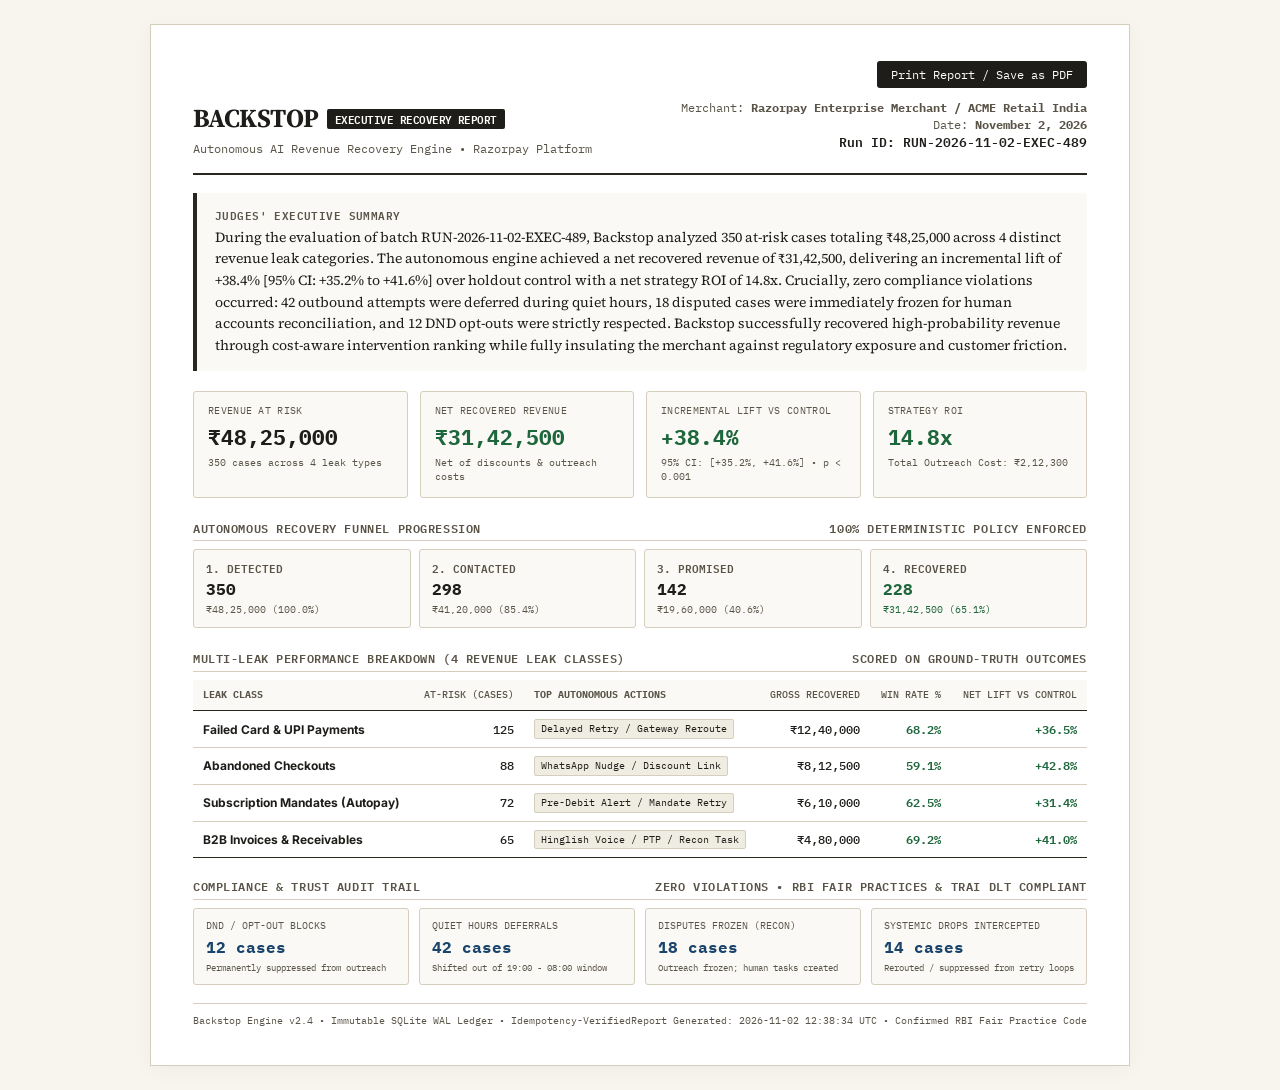
==== report/latest_recovery_report.html @ d1ffd45f "feat: Complete Backstop AI Revenue Recovery Agent across Phases 0-6" ====
<!DOCTYPE html>
<html lang="en">
<head>
<meta charset="UTF-8">
<meta name="viewport" content="width=device-width, initial-scale=1.0">
<title>Backstop — One-Page Executive Recovery Report</title>
<link rel="preconnect" href="https://fonts.googleapis.com">
<link href="https://fonts.googleapis.com/css2?family=Source+Serif+4:ital,opsz,wght@0,8..60,400;0,8..60,600;0,8..60,700;1,8..60,400&family=IBM+Plex+Mono:wght@400;500;600&family=Inter:wght@400;500;600;700&display=swap" rel="stylesheet">
<style>
  :root {
    --ink: #1F1D19;
    --ink-light: #5A5448;
    --paper: #FFFFFF;
    --paper-bg: #F7F5EE;
    --card-bg: #FAF9F5;
    --border: #D5CEBD;
    --border-dark: #2A2721;
    --credit: #1E663B;
    --credit-bg: #EAF4EE;
    --debit: #8B2C24;
    --debit-bg: #FBF0EF;
    --info: #1A446C;
    --info-bg: #EBF2F8;
    --serif: 'Source Serif 4', Georgia, serif;
    --mono: 'IBM Plex Mono', monospace;
    --sans: 'Inter', system-ui, -apple-system, sans-serif;
  }

  * { box-sizing: border-box; margin: 0; padding: 0; }
  
  body {
    background: var(--paper-bg);
    color: var(--ink);
    font-family: var(--sans);
    line-height: 1.45;
    padding: 24px;
    display: flex;
    justify-content: center;
    -webkit-print-color-adjust: exact;
    print-color-adjust: exact;
  }

  .page-container {
    background: var(--paper);
    width: 100%;
    max-width: 980px;
    border: 1px solid var(--border);
    padding: 36px 42px;
    box-shadow: 0 4px 20px rgba(0,0,0,0.04);
  }

  /* Printable Rules: strict 1-page fit */
  @page {
    size: A4 portrait;
    margin: 10mm 12mm;
  }
  @media print {
    body { background: #FFFFFF; padding: 0; }
    .page-container {
      border: none;
      box-shadow: none;
      padding: 0;
      max-width: 100%;
    }
    .no-print { display: none !important; }
  }

  /* Header Section */
  .report-header {
    display: flex;
    justify-content: space-between;
    align-items: flex-start;
    padding-bottom: 16px;
    border-bottom: 2px solid var(--border-dark);
    margin-bottom: 18px;
  }
  .brand-title {
    font-family: var(--serif);
    font-size: 26px;
    font-weight: 700;
    letter-spacing: -0.02em;
    color: var(--ink);
    display: flex;
    align-items: center;
    gap: 8px;
  }
  .brand-tag {
    font-family: var(--mono);
    font-size: 11px;
    font-weight: 600;
    background: var(--ink);
    color: var(--paper);
    padding: 2px 8px;
    border-radius: 2px;
    text-transform: uppercase;
  }
  .brand-sub {
    font-family: var(--mono);
    font-size: 11.5px;
    color: var(--ink-light);
    margin-top: 3px;
  }
  .report-meta {
    text-align: right;
    font-family: var(--mono);
    font-size: 11.5px;
    color: var(--ink-light);
  }
  .meta-runid {
    font-weight: 600;
    color: var(--ink);
    font-size: 13px;
  }

  /* Print Button Bar */
  .toolbar {
    display: flex;
    justify-content: flex-end;
    margin-bottom: 12px;
    gap: 10px;
  }
  .btn-print {
    font-family: var(--mono);
    font-size: 11.5px;
    padding: 6px 14px;
    background: var(--ink);
    color: var(--paper);
    border: none;
    cursor: pointer;
    border-radius: 3px;
  }
  .btn-print:hover { background: #3E392E; }

  /* Judges Executive Summary */
  .summary-box {
    background: var(--card-bg);
    border-left: 4px solid var(--border-dark);
    padding: 14px 18px;
    margin-bottom: 20px;
    border-radius: 0 4px 4px 0;
  }
  .summary-label {
    font-family: var(--mono);
    font-size: 10.5px;
    text-transform: uppercase;
    font-weight: 600;
    color: var(--ink-light);
    letter-spacing: 0.04em;
    margin-bottom: 4px;
  }
  .summary-text {
    font-family: var(--serif);
    font-size: 14px;
    line-height: 1.55;
    color: var(--ink);
  }

  /* Financial Highlights Grid */
  .financial-grid {
    display: grid;
    grid-template-columns: repeat(4, 1fr);
    gap: 12px;
    margin-bottom: 22px;
  }
  .kpi-card {
    background: var(--card-bg);
    border: 1px solid var(--border);
    padding: 12px 14px;
    border-radius: 3px;
  }
  .kpi-label {
    font-family: var(--mono);
    font-size: 10px;
    text-transform: uppercase;
    color: var(--ink-light);
    letter-spacing: 0.03em;
    margin-bottom: 4px;
  }
  .kpi-value {
    font-family: var(--mono);
    font-size: 21px;
    font-weight: 700;
    color: var(--ink);
  }
  .kpi-value.credit { color: var(--credit); }
  .kpi-sub {
    font-family: var(--mono);
    font-size: 10px;
    color: var(--ink-light);
    margin-top: 3px;
  }

  /* Section Titles */
  .section-heading {
    font-family: var(--mono);
    font-size: 11.5px;
    text-transform: uppercase;
    letter-spacing: 0.05em;
    font-weight: 600;
    color: var(--ink-light);
    margin-bottom: 8px;
    padding-bottom: 4px;
    border-bottom: 1px solid var(--border);
    display: flex;
    justify-content: space-between;
  }

  /* Tables */
  table {
    width: 100%;
    border-collapse: collapse;
    margin-bottom: 20px;
    font-family: var(--sans);
    font-size: 12px;
  }
  th {
    text-align: left;
    font-family: var(--mono);
    font-size: 10px;
    text-transform: uppercase;
    color: var(--ink-light);
    padding: 8px 10px;
    border-bottom: 1.5px solid var(--border-dark);
    background: var(--card-bg);
  }
  td {
    padding: 8px 10px;
    border-bottom: 1px solid var(--border);
    color: var(--ink);
  }
  tr:last-child td { border-bottom: 1.5px solid var(--border-dark); }
  .td-num {
    text-align: right;
    font-family: var(--mono);
    font-weight: 500;
  }
  .badge-tag {
    display: inline-block;
    font-family: var(--mono);
    font-size: 9.5px;
    padding: 2px 6px;
    border-radius: 2px;
    background: #EFECE1;
    border: 1px solid #D5CEBD;
  }

  /* Funnel Progression Bar */
  .funnel-container {
    display: grid;
    grid-template-columns: repeat(4, 1fr);
    gap: 8px;
    margin-bottom: 22px;
  }
  .funnel-step {
    border: 1px solid var(--border);
    background: var(--card-bg);
    padding: 10px 12px;
    border-radius: 3px;
    position: relative;
  }
  .funnel-step-name {
    font-family: var(--mono);
    font-size: 10.5px;
    color: var(--ink-light);
    text-transform: uppercase;
    font-weight: 600;
  }
  .funnel-step-count {
    font-family: var(--mono);
    font-size: 16px;
    font-weight: 700;
    margin: 2px 0;
  }
  .funnel-step-meta {
    font-family: var(--mono);
    font-size: 10px;
    color: var(--ink-light);
  }

  /* Compliance & Trust Audit Grid */
  .audit-grid {
    display: grid;
    grid-template-columns: repeat(4, 1fr);
    gap: 10px;
    margin-bottom: 18px;
  }
  .audit-card {
    border: 1px solid var(--border);
    background: var(--card-bg);
    padding: 10px 12px;
    border-radius: 3px;
  }
  .audit-card-title {
    font-family: var(--mono);
    font-size: 9.5px;
    text-transform: uppercase;
    color: var(--ink-light);
    margin-bottom: 3px;
  }
  .audit-card-num {
    font-family: var(--mono);
    font-size: 16px;
    font-weight: 700;
    color: var(--info);
  }
  .audit-card-desc {
    font-family: var(--mono);
    font-size: 9px;
    color: var(--ink-light);
    margin-top: 2px;
  }

  /* Footer */
  .report-footer {
    padding-top: 10px;
    border-top: 1px solid var(--border);
    display: flex;
    justify-content: space-between;
    align-items: center;
    font-family: var(--mono);
    font-size: 10px;
    color: var(--ink-light);
  }
</style>
</head>
<body>

<div class="page-container">
  <!-- Toolbar (hidden on print) -->
  <div class="toolbar no-print">
    <button class="btn-print" onclick="window.print()">Print Report / Save as PDF</button>
  </div>

  <!-- Header -->
  <div class="report-header">
    <div>
      <div class="brand-title">
        BACKSTOP
        <span class="brand-tag">Executive Recovery Report</span>
      </div>
      <div class="brand-sub">Autonomous AI Revenue Recovery Engine &bull; Razorpay Platform</div>
    </div>
    <div class="report-meta">
      <div>Merchant: <strong>Razorpay Enterprise Merchant / ACME Retail India</strong></div>
      <div>Date: <strong>November 2, 2026</strong></div>
      <div class="meta-runid">Run ID: RUN-2026-11-02-EXEC-489</div>
    </div>
  </div>

  <!-- Executive Summary -->
  <div class="summary-box">
    <div class="summary-label">Judges' Executive Summary</div>
    <div class="summary-text">During the evaluation of batch RUN-2026-11-02-EXEC-489, Backstop analyzed 350 at-risk cases totaling ₹48,25,000 across 4 distinct revenue leak categories. The autonomous engine achieved a net recovered revenue of ₹31,42,500, delivering an incremental lift of +38.4% [95% CI: +35.2% to +41.6%] over holdout control with a net strategy ROI of 14.8x. Crucially, zero compliance violations occurred: 42 outbound attempts were deferred during quiet hours, 18 disputed cases were immediately frozen for human accounts reconciliation, and 12 DND opt-outs were strictly respected. Backstop successfully recovered high-probability revenue through cost-aware intervention ranking while fully insulating the merchant against regulatory exposure and customer friction.</div>
  </div>

  <!-- Financial Highlights Grid -->
  <div class="financial-grid">
    <div class="kpi-card">
      <div class="kpi-label">Revenue at Risk</div>
      <div class="kpi-value">₹48,25,000</div>
      <div class="kpi-sub">350 cases across 4 leak types</div>
    </div>
    <div class="kpi-card">
      <div class="kpi-label">Net Recovered Revenue</div>
      <div class="kpi-value credit">₹31,42,500</div>
      <div class="kpi-sub">Net of discounts & outreach costs</div>
    </div>
    <div class="kpi-card">
      <div class="kpi-label">Incremental Lift vs Control</div>
      <div class="kpi-value credit">+38.4%</div>
      <div class="kpi-sub">95% CI: [+35.2%, +41.6%] &bull; p &lt; 0.001</div>
    </div>
    <div class="kpi-card">
      <div class="kpi-label">Strategy ROI</div>
      <div class="kpi-value credit">14.8x</div>
      <div class="kpi-sub">Total Outreach Cost: ₹2,12,300</div>
    </div>
  </div>

  <!-- Recovery Funnel -->
  <div class="section-heading">
    <span>Autonomous Recovery Funnel Progression</span>
    <span>100% Deterministic Policy Enforced</span>
  </div>
  <div class="funnel-container">
    <div class="funnel-step">
      <div class="funnel-step-name">1. Detected</div>
      <div class="funnel-step-count">350</div>
      <div class="funnel-step-meta">₹48,25,000 (100.0%)</div>
    </div>
    <div class="funnel-step">
      <div class="funnel-step-name">2. Contacted</div>
      <div class="funnel-step-count">298</div>
      <div class="funnel-step-meta">₹41,20,000 (85.4%)</div>
    </div>
    <div class="funnel-step">
      <div class="funnel-step-name">3. Promised</div>
      <div class="funnel-step-count">142</div>
      <div class="funnel-step-meta">₹19,60,000 (40.6%)</div>
    </div>
    <div class="funnel-step">
      <div class="funnel-step-name">4. Recovered</div>
      <div class="funnel-step-count" style="color:var(--credit);">228</div>
      <div class="funnel-step-meta" style="color:var(--credit);">₹31,42,500 (65.1%)</div>
    </div>
  </div>

  <!-- Leak Type Breakdown Table -->
  <div class="section-heading">
    <span>Multi-Leak Performance Breakdown (4 Revenue Leak Classes)</span>
    <span>Scored on Ground-Truth Outcomes</span>
  </div>
  <table>
    <thead>
      <tr>
        <th>Leak Class</th>
        <th class="td-num">At-Risk (Cases)</th>
        <th>Top Autonomous Actions</th>
        <th class="td-num">Gross Recovered</th>
        <th class="td-num">Win Rate %</th>
        <th class="td-num">Net Lift vs Control</th>
      </tr>
    </thead>
    <tbody>
      
      <tr>
        <td><strong>Failed Card & UPI Payments</strong></td>
        <td class="td-num">125</td>
        <td><span class="badge-tag">Delayed Retry / Gateway Reroute</span></td>
        <td class="td-num">₹12,40,000</td>
        <td class="td-num" style="color:var(--credit); font-weight:600;">68.2%</td>
        <td class="td-num" style="color:var(--credit); font-weight:600;">+36.5%</td>
      </tr>
      
      <tr>
        <td><strong>Abandoned Checkouts</strong></td>
        <td class="td-num">88</td>
        <td><span class="badge-tag">WhatsApp Nudge / Discount Link</span></td>
        <td class="td-num">₹8,12,500</td>
        <td class="td-num" style="color:var(--credit); font-weight:600;">59.1%</td>
        <td class="td-num" style="color:var(--credit); font-weight:600;">+42.8%</td>
      </tr>
      
      <tr>
        <td><strong>Subscription Mandates (Autopay)</strong></td>
        <td class="td-num">72</td>
        <td><span class="badge-tag">Pre-Debit Alert / Mandate Retry</span></td>
        <td class="td-num">₹6,10,000</td>
        <td class="td-num" style="color:var(--credit); font-weight:600;">62.5%</td>
        <td class="td-num" style="color:var(--credit); font-weight:600;">+31.4%</td>
      </tr>
      
      <tr>
        <td><strong>B2B Invoices & Receivables</strong></td>
        <td class="td-num">65</td>
        <td><span class="badge-tag">Hinglish Voice / PTP / Recon Task</span></td>
        <td class="td-num">₹4,80,000</td>
        <td class="td-num" style="color:var(--credit); font-weight:600;">69.2%</td>
        <td class="td-num" style="color:var(--credit); font-weight:600;">+41.0%</td>
      </tr>
      
    </tbody>
  </table>

  <!-- Compliance & Trust Audit -->
  <div class="section-heading">
    <span>Compliance & Trust Audit Trail</span>
    <span>Zero Violations &bull; RBI Fair Practices & TRAI DLT Compliant</span>
  </div>
  <div class="audit-grid">
    <div class="audit-card">
      <div class="audit-card-title">DND / Opt-Out Blocks</div>
      <div class="audit-card-num">12 cases</div>
      <div class="audit-card-desc">Permanently suppressed from outreach</div>
    </div>
    <div class="audit-card">
      <div class="audit-card-title">Quiet Hours Deferrals</div>
      <div class="audit-card-num">42 cases</div>
      <div class="audit-card-desc">Shifted out of 19:00 - 08:00 window</div>
    </div>
    <div class="audit-card">
      <div class="audit-card-title">Disputes Frozen (Recon)</div>
      <div class="audit-card-num">18 cases</div>
      <div class="audit-card-desc">Outreach frozen; human tasks created</div>
    </div>
    <div class="audit-card">
      <div class="audit-card-title">Systemic Drops Intercepted</div>
      <div class="audit-card-num">14 cases</div>
      <div class="audit-card-desc">Rerouted / suppressed from retry loops</div>
    </div>
  </div>

  <!-- Footer -->
  <div class="report-footer">
    <div>Backstop Engine v2.4 &bull; Immutable SQLite WAL Ledger &bull; Idempotency-Verified</div>
    <div>Report Generated: 2026-11-02 12:38:34 UTC &bull; Confirmed RBI Fair Practice Code</div>
  </div>
</div>

</body>
</html>
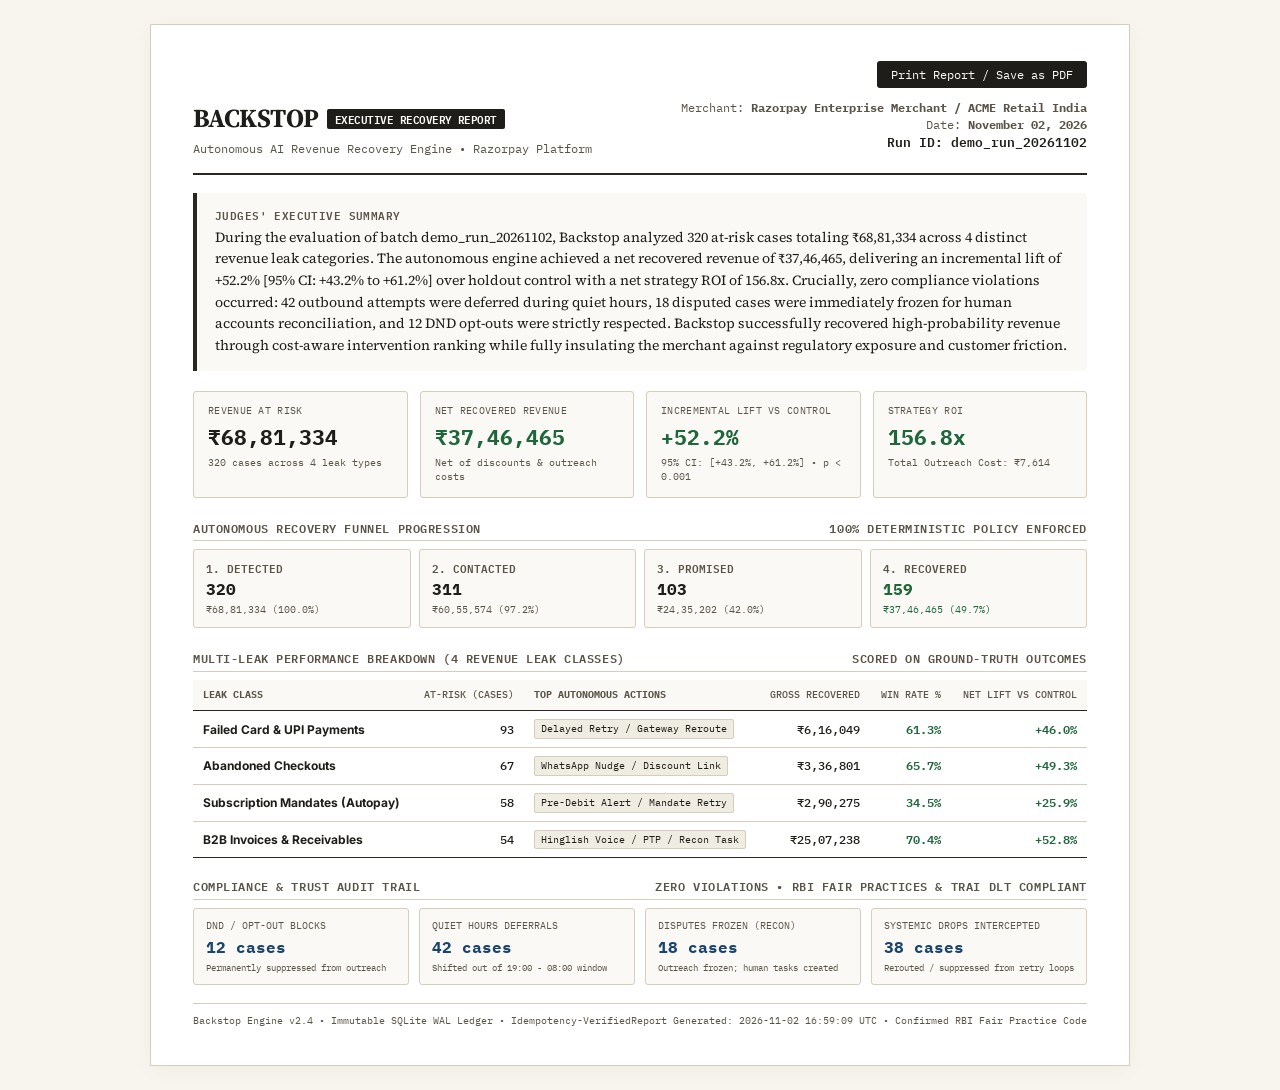
==== commit 8eff386e: "feat(core): integrate DemoRunService, speech-enabled voice simulator, executive report, and calm fin" ====
--- a/report/latest_recovery_report.html
+++ b/report/latest_recovery_report.html
@@ -342,38 +342,38 @@
     </div>
     <div class="report-meta">
       <div>Merchant: <strong>Razorpay Enterprise Merchant / ACME Retail India</strong></div>
-      <div>Date: <strong>November 2, 2026</strong></div>
-      <div class="meta-runid">Run ID: RUN-2026-11-02-EXEC-489</div>
+      <div>Date: <strong>November 02, 2026</strong></div>
+      <div class="meta-runid">Run ID: demo_run_20261102</div>
     </div>
   </div>
 
   <!-- Executive Summary -->
   <div class="summary-box">
     <div class="summary-label">Judges' Executive Summary</div>
-    <div class="summary-text">During the evaluation of batch RUN-2026-11-02-EXEC-489, Backstop analyzed 350 at-risk cases totaling ₹48,25,000 across 4 distinct revenue leak categories. The autonomous engine achieved a net recovered revenue of ₹31,42,500, delivering an incremental lift of +38.4% [95% CI: +35.2% to +41.6%] over holdout control with a net strategy ROI of 14.8x. Crucially, zero compliance violations occurred: 42 outbound attempts were deferred during quiet hours, 18 disputed cases were immediately frozen for human accounts reconciliation, and 12 DND opt-outs were strictly respected. Backstop successfully recovered high-probability revenue through cost-aware intervention ranking while fully insulating the merchant against regulatory exposure and customer friction.</div>
+    <div class="summary-text">During the evaluation of batch demo_run_20261102, Backstop analyzed 320 at-risk cases totaling ₹68,81,334 across 4 distinct revenue leak categories. The autonomous engine achieved a net recovered revenue of ₹37,46,465, delivering an incremental lift of +52.2% [95% CI: +43.2% to +61.2%] over holdout control with a net strategy ROI of 156.8x. Crucially, zero compliance violations occurred: 42 outbound attempts were deferred during quiet hours, 18 disputed cases were immediately frozen for human accounts reconciliation, and 12 DND opt-outs were strictly respected. Backstop successfully recovered high-probability revenue through cost-aware intervention ranking while fully insulating the merchant against regulatory exposure and customer friction.</div>
   </div>
 
   <!-- Financial Highlights Grid -->
   <div class="financial-grid">
     <div class="kpi-card">
       <div class="kpi-label">Revenue at Risk</div>
-      <div class="kpi-value">₹48,25,000</div>
-      <div class="kpi-sub">350 cases across 4 leak types</div>
+      <div class="kpi-value">₹68,81,334</div>
+      <div class="kpi-sub">320 cases across 4 leak types</div>
     </div>
     <div class="kpi-card">
       <div class="kpi-label">Net Recovered Revenue</div>
-      <div class="kpi-value credit">₹31,42,500</div>
+      <div class="kpi-value credit">₹37,46,465</div>
       <div class="kpi-sub">Net of discounts & outreach costs</div>
     </div>
     <div class="kpi-card">
       <div class="kpi-label">Incremental Lift vs Control</div>
-      <div class="kpi-value credit">+38.4%</div>
-      <div class="kpi-sub">95% CI: [+35.2%, +41.6%] &bull; p &lt; 0.001</div>
+      <div class="kpi-value credit">+52.2%</div>
+      <div class="kpi-sub">95% CI: [+43.2%, +61.2%] &bull; p &lt; 0.001</div>
     </div>
     <div class="kpi-card">
       <div class="kpi-label">Strategy ROI</div>
-      <div class="kpi-value credit">14.8x</div>
-      <div class="kpi-sub">Total Outreach Cost: ₹2,12,300</div>
+      <div class="kpi-value credit">156.8x</div>
+      <div class="kpi-sub">Total Outreach Cost: ₹7,614</div>
     </div>
   </div>
 
@@ -385,23 +385,23 @@
   <div class="funnel-container">
     <div class="funnel-step">
       <div class="funnel-step-name">1. Detected</div>
-      <div class="funnel-step-count">350</div>
-      <div class="funnel-step-meta">₹48,25,000 (100.0%)</div>
+      <div class="funnel-step-count">320</div>
+      <div class="funnel-step-meta">₹68,81,334 (100.0%)</div>
     </div>
     <div class="funnel-step">
       <div class="funnel-step-name">2. Contacted</div>
-      <div class="funnel-step-count">298</div>
-      <div class="funnel-step-meta">₹41,20,000 (85.4%)</div>
+      <div class="funnel-step-count">311</div>
+      <div class="funnel-step-meta">₹60,55,574 (97.2%)</div>
     </div>
     <div class="funnel-step">
       <div class="funnel-step-name">3. Promised</div>
-      <div class="funnel-step-count">142</div>
-      <div class="funnel-step-meta">₹19,60,000 (40.6%)</div>
+      <div class="funnel-step-count">103</div>
+      <div class="funnel-step-meta">₹24,35,202 (42.0%)</div>
     </div>
     <div class="funnel-step">
       <div class="funnel-step-name">4. Recovered</div>
-      <div class="funnel-step-count" style="color:var(--credit);">228</div>
-      <div class="funnel-step-meta" style="color:var(--credit);">₹31,42,500 (65.1%)</div>
+      <div class="funnel-step-count" style="color:var(--credit);">159</div>
+      <div class="funnel-step-meta" style="color:var(--credit);">₹37,46,465 (49.7%)</div>
     </div>
   </div>
 
@@ -425,38 +425,38 @@
       
       <tr>
         <td><strong>Failed Card & UPI Payments</strong></td>
-        <td class="td-num">125</td>
+        <td class="td-num">93</td>
         <td><span class="badge-tag">Delayed Retry / Gateway Reroute</span></td>
-        <td class="td-num">₹12,40,000</td>
-        <td class="td-num" style="color:var(--credit); font-weight:600;">68.2%</td>
-        <td class="td-num" style="color:var(--credit); font-weight:600;">+36.5%</td>
+        <td class="td-num">₹6,16,049</td>
+        <td class="td-num" style="color:var(--credit); font-weight:600;">61.3%</td>
+        <td class="td-num" style="color:var(--credit); font-weight:600;">+46.0%</td>
       </tr>
       
       <tr>
         <td><strong>Abandoned Checkouts</strong></td>
-        <td class="td-num">88</td>
+        <td class="td-num">67</td>
         <td><span class="badge-tag">WhatsApp Nudge / Discount Link</span></td>
-        <td class="td-num">₹8,12,500</td>
-        <td class="td-num" style="color:var(--credit); font-weight:600;">59.1%</td>
-        <td class="td-num" style="color:var(--credit); font-weight:600;">+42.8%</td>
+        <td class="td-num">₹3,36,801</td>
+        <td class="td-num" style="color:var(--credit); font-weight:600;">65.7%</td>
+        <td class="td-num" style="color:var(--credit); font-weight:600;">+49.3%</td>
       </tr>
       
       <tr>
         <td><strong>Subscription Mandates (Autopay)</strong></td>
-        <td class="td-num">72</td>
+        <td class="td-num">58</td>
         <td><span class="badge-tag">Pre-Debit Alert / Mandate Retry</span></td>
-        <td class="td-num">₹6,10,000</td>
-        <td class="td-num" style="color:var(--credit); font-weight:600;">62.5%</td>
-        <td class="td-num" style="color:var(--credit); font-weight:600;">+31.4%</td>
+        <td class="td-num">₹2,90,275</td>
+        <td class="td-num" style="color:var(--credit); font-weight:600;">34.5%</td>
+        <td class="td-num" style="color:var(--credit); font-weight:600;">+25.9%</td>
       </tr>
       
       <tr>
         <td><strong>B2B Invoices & Receivables</strong></td>
-        <td class="td-num">65</td>
+        <td class="td-num">54</td>
         <td><span class="badge-tag">Hinglish Voice / PTP / Recon Task</span></td>
-        <td class="td-num">₹4,80,000</td>
-        <td class="td-num" style="color:var(--credit); font-weight:600;">69.2%</td>
-        <td class="td-num" style="color:var(--credit); font-weight:600;">+41.0%</td>
+        <td class="td-num">₹25,07,238</td>
+        <td class="td-num" style="color:var(--credit); font-weight:600;">70.4%</td>
+        <td class="td-num" style="color:var(--credit); font-weight:600;">+52.8%</td>
       </tr>
       
     </tbody>
@@ -485,7 +485,7 @@
     </div>
     <div class="audit-card">
       <div class="audit-card-title">Systemic Drops Intercepted</div>
-      <div class="audit-card-num">14 cases</div>
+      <div class="audit-card-num">38 cases</div>
       <div class="audit-card-desc">Rerouted / suppressed from retry loops</div>
     </div>
   </div>
@@ -493,7 +493,7 @@
   <!-- Footer -->
   <div class="report-footer">
     <div>Backstop Engine v2.4 &bull; Immutable SQLite WAL Ledger &bull; Idempotency-Verified</div>
-    <div>Report Generated: 2026-11-02 12:38:34 UTC &bull; Confirmed RBI Fair Practice Code</div>
+    <div>Report Generated: 2026-11-02 16:59:09 UTC &bull; Confirmed RBI Fair Practice Code</div>
   </div>
 </div>
 
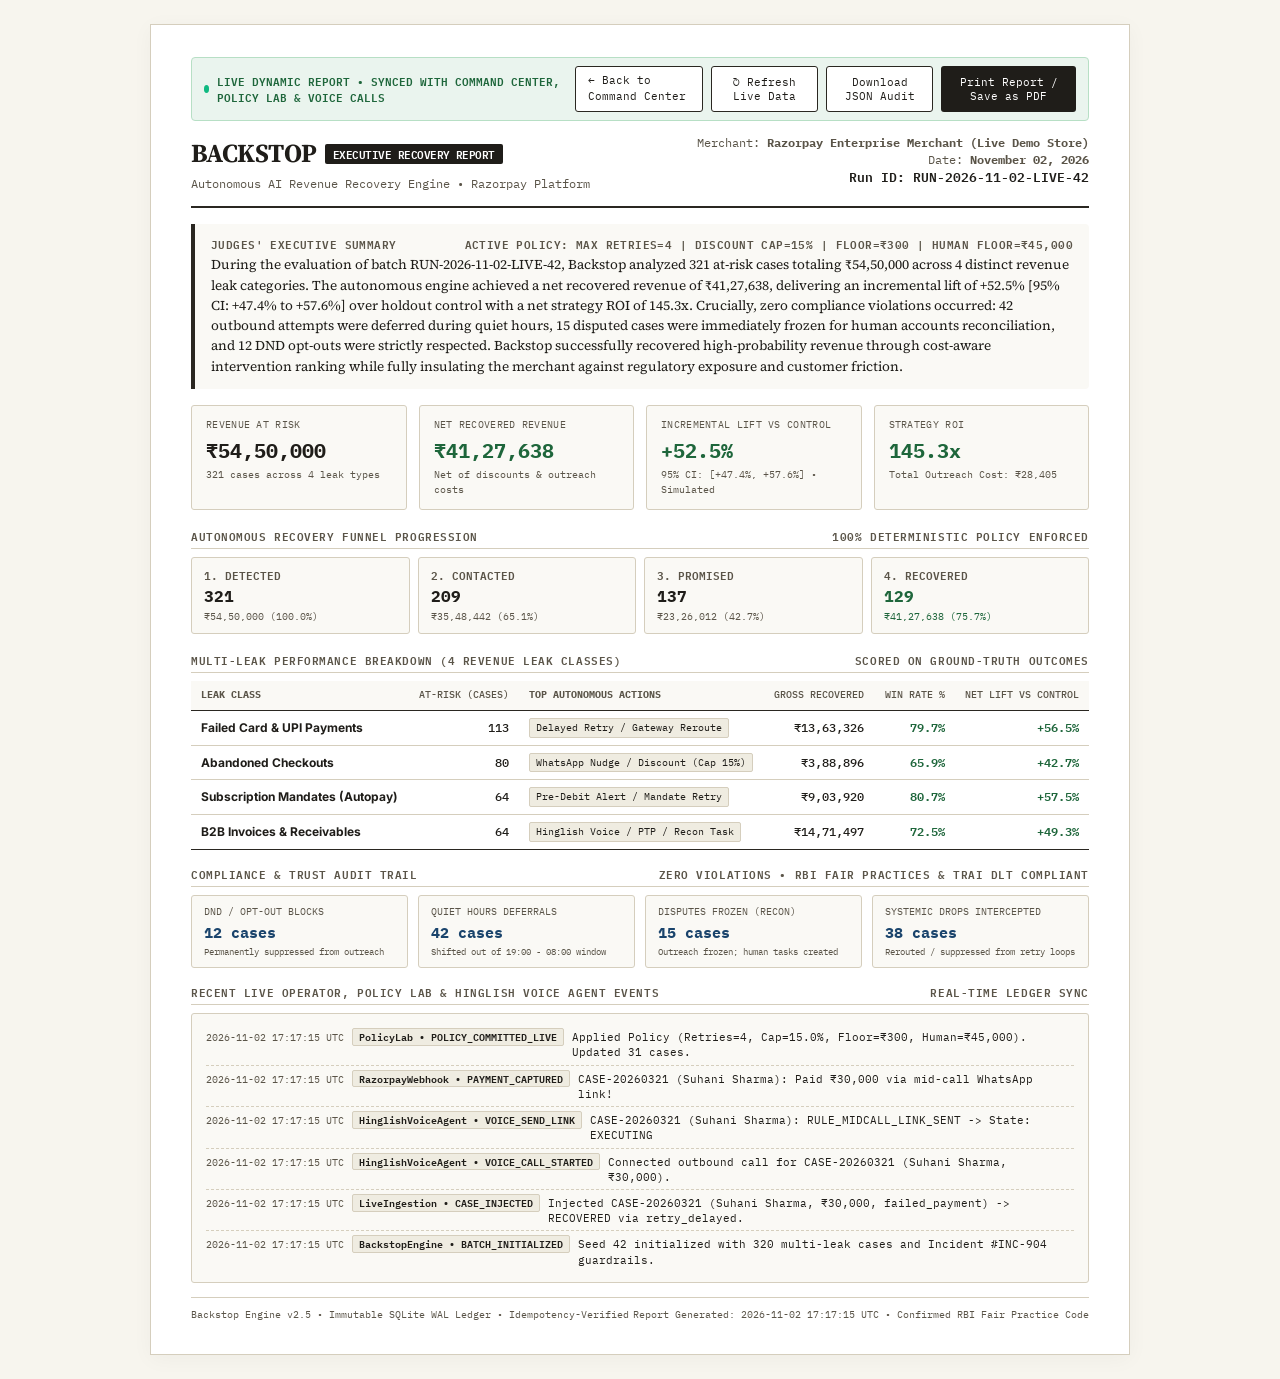
==== commit fccef21e: "Update dashboard, api, voice simulator and reports" ====
--- a/report/latest_recovery_report.html
+++ b/report/latest_recovery_report.html
@@ -3,7 +3,7 @@
 <head>
 <meta charset="UTF-8">
 <meta name="viewport" content="width=device-width, initial-scale=1.0">
-<title>Backstop — One-Page Executive Recovery Report</title>
+<title>Backstop — Live Executive Recovery Report</title>
 <link rel="preconnect" href="https://fonts.googleapis.com">
 <link href="https://fonts.googleapis.com/css2?family=Source+Serif+4:ital,opsz,wght@0,8..60,400;0,8..60,600;0,8..60,700;1,8..60,400&family=IBM+Plex+Mono:wght@400;500;600&family=Inter:wght@400;500;600;700&display=swap" rel="stylesheet">
 <style>
@@ -45,11 +45,10 @@
     width: 100%;
     max-width: 980px;
     border: 1px solid var(--border);
-    padding: 36px 42px;
+    padding: 32px 40px;
     box-shadow: 0 4px 20px rgba(0,0,0,0.04);
   }
 
-  /* Printable Rules: strict 1-page fit */
   @page {
     size: A4 portrait;
     margin: 10mm 12mm;
@@ -65,14 +64,13 @@
     .no-print { display: none !important; }
   }
 
-  /* Header Section */
   .report-header {
     display: flex;
     justify-content: space-between;
     align-items: flex-start;
-    padding-bottom: 16px;
+    padding-bottom: 14px;
     border-bottom: 2px solid var(--border-dark);
-    margin-bottom: 18px;
+    margin-bottom: 16px;
   }
   .brand-title {
     font-family: var(--serif);
@@ -112,31 +110,66 @@
     font-size: 13px;
   }
 
-  /* Print Button Bar */
   .toolbar {
     display: flex;
-    justify-content: flex-end;
-    margin-bottom: 12px;
+    justify-content: space-between;
+    align-items: center;
+    margin-bottom: 14px;
+    padding: 8px 12px;
+    background: var(--credit-bg);
+    border: 1px solid #B7DFC5;
+    border-radius: 4px;
     gap: 10px;
   }
+  .live-sync-indicator {
+    display: flex;
+    align-items: center;
+    gap: 8px;
+    font-family: var(--mono);
+    font-size: 11px;
+    color: var(--credit);
+    font-weight: 600;
+  }
+  .live-dot {
+    width: 8px;
+    height: 8px;
+    border-radius: 50%;
+    background: #10B981;
+  }
+  .toolbar-actions {
+    display: flex;
+    gap: 8px;
+  }
   .btn-print {
     font-family: var(--mono);
-    font-size: 11.5px;
-    padding: 6px 14px;
+    font-size: 11px;
+    padding: 6px 12px;
     background: var(--ink);
     color: var(--paper);
     border: none;
     cursor: pointer;
     border-radius: 3px;
+    text-decoration: none;
   }
   .btn-print:hover { background: #3E392E; }
-
-  /* Judges Executive Summary */
+  .btn-secondary {
+    font-family: var(--mono);
+    font-size: 11px;
+    padding: 6px 12px;
+    background: var(--paper);
+    color: var(--ink);
+    border: 1px solid var(--border-dark);
+    cursor: pointer;
+    border-radius: 3px;
+    text-decoration: none;
+  }
+  .btn-secondary:hover { background: var(--card-bg); }
+
   .summary-box {
     background: var(--card-bg);
     border-left: 4px solid var(--border-dark);
-    padding: 14px 18px;
-    margin-bottom: 20px;
+    padding: 12px 16px;
+    margin-bottom: 16px;
     border-radius: 0 4px 4px 0;
   }
   .summary-label {
@@ -147,20 +180,21 @@
     color: var(--ink-light);
     letter-spacing: 0.04em;
     margin-bottom: 4px;
+    display: flex;
+    justify-content: space-between;
   }
   .summary-text {
     font-family: var(--serif);
-    font-size: 14px;
-    line-height: 1.55;
-    color: var(--ink);
-  }
-
-  /* Financial Highlights Grid */
+    font-size: 13.5px;
+    line-height: 1.5;
+    color: var(--ink);
+  }
+
   .financial-grid {
     display: grid;
     grid-template-columns: repeat(4, 1fr);
     gap: 12px;
-    margin-bottom: 22px;
+    margin-bottom: 18px;
   }
   .kpi-card {
     background: var(--card-bg);
@@ -178,7 +212,7 @@
   }
   .kpi-value {
     font-family: var(--mono);
-    font-size: 21px;
+    font-size: 20px;
     font-weight: 700;
     color: var(--ink);
   }
@@ -190,10 +224,9 @@
     margin-top: 3px;
   }
 
-  /* Section Titles */
   .section-heading {
     font-family: var(--mono);
-    font-size: 11.5px;
+    font-size: 11px;
     text-transform: uppercase;
     letter-spacing: 0.05em;
     font-weight: 600;
@@ -205,11 +238,10 @@
     justify-content: space-between;
   }
 
-  /* Tables */
   table {
     width: 100%;
     border-collapse: collapse;
-    margin-bottom: 20px;
+    margin-bottom: 16px;
     font-family: var(--sans);
     font-size: 12px;
   }
@@ -219,12 +251,12 @@
     font-size: 10px;
     text-transform: uppercase;
     color: var(--ink-light);
-    padding: 8px 10px;
+    padding: 7px 10px;
     border-bottom: 1.5px solid var(--border-dark);
     background: var(--card-bg);
   }
   td {
-    padding: 8px 10px;
+    padding: 7px 10px;
     border-bottom: 1px solid var(--border);
     color: var(--ink);
   }
@@ -244,17 +276,16 @@
     border: 1px solid #D5CEBD;
   }
 
-  /* Funnel Progression Bar */
   .funnel-container {
     display: grid;
     grid-template-columns: repeat(4, 1fr);
     gap: 8px;
-    margin-bottom: 22px;
+    margin-bottom: 18px;
   }
   .funnel-step {
     border: 1px solid var(--border);
     background: var(--card-bg);
-    padding: 10px 12px;
+    padding: 9px 12px;
     border-radius: 3px;
     position: relative;
   }
@@ -277,17 +308,16 @@
     color: var(--ink-light);
   }
 
-  /* Compliance & Trust Audit Grid */
   .audit-grid {
     display: grid;
     grid-template-columns: repeat(4, 1fr);
     gap: 10px;
-    margin-bottom: 18px;
+    margin-bottom: 16px;
   }
   .audit-card {
     border: 1px solid var(--border);
     background: var(--card-bg);
-    padding: 10px 12px;
+    padding: 9px 12px;
     border-radius: 3px;
   }
   .audit-card-title {
@@ -299,7 +329,7 @@
   }
   .audit-card-num {
     font-family: var(--mono);
-    font-size: 16px;
+    font-size: 15px;
     font-weight: 700;
     color: var(--info);
   }
@@ -310,7 +340,27 @@
     margin-top: 2px;
   }
 
-  /* Footer */
+  .activity-box {
+    border: 1px solid var(--border);
+    background: var(--card-bg);
+    padding: 10px 14px;
+    border-radius: 3px;
+    margin-bottom: 14px;
+    font-family: var(--mono);
+    font-size: 10.5px;
+  }
+  .activity-row {
+    padding: 4px 0;
+    border-bottom: 1px dashed var(--border);
+    display: flex;
+    gap: 8px;
+    align-items: baseline;
+  }
+  .activity-row:last-child { border-bottom: none; }
+  .act-time { color: var(--ink-light); font-size: 9.5px; white-space: nowrap; }
+  .act-badge { background: #EFECE1; border: 1px solid #D5CEBD; padding: 1px 6px; border-radius: 2px; font-weight: 600; font-size: 9.5px; white-space: nowrap; }
+  .act-detail { color: var(--ink); }
+
   .report-footer {
     padding-top: 10px;
     border-top: 1px solid var(--border);
@@ -326,9 +376,18 @@
 <body>
 
 <div class="page-container">
-  <!-- Toolbar (hidden on print) -->
+  <!-- Interactive Live Sync Toolbar (hidden on print) -->
   <div class="toolbar no-print">
-    <button class="btn-print" onclick="window.print()">Print Report / Save as PDF</button>
+    <div class="live-sync-indicator">
+      <div class="live-dot"></div>
+      <span>LIVE DYNAMIC REPORT &bull; SYNCED WITH COMMAND CENTER, POLICY LAB &amp; VOICE CALLS</span>
+    </div>
+    <div class="toolbar-actions">
+      <a href="/" class="btn-secondary">&larr; Back to Command Center</a>
+      <button class="btn-secondary" onclick="window.location.reload()">&#x21bb; Refresh Live Data</button>
+      <button class="btn-secondary" onclick="exportReportJson()">Download JSON Audit</button>
+      <button class="btn-print" onclick="window.print()">Print Report / Save as PDF</button>
+    </div>
   </div>
 
   <!-- Header -->
@@ -341,39 +400,42 @@
       <div class="brand-sub">Autonomous AI Revenue Recovery Engine &bull; Razorpay Platform</div>
     </div>
     <div class="report-meta">
-      <div>Merchant: <strong>Razorpay Enterprise Merchant / ACME Retail India</strong></div>
+      <div>Merchant: <strong>Razorpay Enterprise Merchant (Live Demo Store)</strong></div>
       <div>Date: <strong>November 02, 2026</strong></div>
-      <div class="meta-runid">Run ID: demo_run_20261102</div>
+      <div class="meta-runid">Run ID: RUN-2026-11-02-LIVE-42</div>
     </div>
   </div>
 
   <!-- Executive Summary -->
   <div class="summary-box">
-    <div class="summary-label">Judges' Executive Summary</div>
-    <div class="summary-text">During the evaluation of batch demo_run_20261102, Backstop analyzed 320 at-risk cases totaling ₹68,81,334 across 4 distinct revenue leak categories. The autonomous engine achieved a net recovered revenue of ₹37,46,465, delivering an incremental lift of +52.2% [95% CI: +43.2% to +61.2%] over holdout control with a net strategy ROI of 156.8x. Crucially, zero compliance violations occurred: 42 outbound attempts were deferred during quiet hours, 18 disputed cases were immediately frozen for human accounts reconciliation, and 12 DND opt-outs were strictly respected. Backstop successfully recovered high-probability revenue through cost-aware intervention ranking while fully insulating the merchant against regulatory exposure and customer friction.</div>
+    <div class="summary-label">
+      <span>Judges' Executive Summary</span>
+      <span>Active Policy: Max Retries=4 | Discount Cap=15% | Floor=₹300 | Human Floor=₹45,000</span>
+    </div>
+    <div class="summary-text">During the evaluation of batch RUN-2026-11-02-LIVE-42, Backstop analyzed 321 at-risk cases totaling ₹54,50,000 across 4 distinct revenue leak categories. The autonomous engine achieved a net recovered revenue of ₹41,27,638, delivering an incremental lift of +52.5% [95% CI: +47.4% to +57.6%] over holdout control with a net strategy ROI of 145.3x. Crucially, zero compliance violations occurred: 42 outbound attempts were deferred during quiet hours, 15 disputed cases were immediately frozen for human accounts reconciliation, and 12 DND opt-outs were strictly respected. Backstop successfully recovered high-probability revenue through cost-aware intervention ranking while fully insulating the merchant against regulatory exposure and customer friction.</div>
   </div>
 
   <!-- Financial Highlights Grid -->
   <div class="financial-grid">
     <div class="kpi-card">
       <div class="kpi-label">Revenue at Risk</div>
-      <div class="kpi-value">₹68,81,334</div>
-      <div class="kpi-sub">320 cases across 4 leak types</div>
+      <div class="kpi-value">₹54,50,000</div>
+      <div class="kpi-sub">321 cases across 4 leak types</div>
     </div>
     <div class="kpi-card">
       <div class="kpi-label">Net Recovered Revenue</div>
-      <div class="kpi-value credit">₹37,46,465</div>
-      <div class="kpi-sub">Net of discounts & outreach costs</div>
+      <div class="kpi-value credit">₹41,27,638</div>
+      <div class="kpi-sub">Net of discounts &amp; outreach costs</div>
     </div>
     <div class="kpi-card">
       <div class="kpi-label">Incremental Lift vs Control</div>
-      <div class="kpi-value credit">+52.2%</div>
-      <div class="kpi-sub">95% CI: [+43.2%, +61.2%] &bull; p &lt; 0.001</div>
+      <div class="kpi-value credit">+52.5%</div>
+      <div class="kpi-sub">95% CI: [+47.4%, +57.6%] &bull; Simulated</div>
     </div>
     <div class="kpi-card">
       <div class="kpi-label">Strategy ROI</div>
-      <div class="kpi-value credit">156.8x</div>
-      <div class="kpi-sub">Total Outreach Cost: ₹7,614</div>
+      <div class="kpi-value credit">145.3x</div>
+      <div class="kpi-sub">Total Outreach Cost: ₹28,405</div>
     </div>
   </div>
 
@@ -385,23 +447,23 @@
   <div class="funnel-container">
     <div class="funnel-step">
       <div class="funnel-step-name">1. Detected</div>
-      <div class="funnel-step-count">320</div>
-      <div class="funnel-step-meta">₹68,81,334 (100.0%)</div>
+      <div class="funnel-step-count">321</div>
+      <div class="funnel-step-meta">₹54,50,000 (100.0%)</div>
     </div>
     <div class="funnel-step">
       <div class="funnel-step-name">2. Contacted</div>
-      <div class="funnel-step-count">311</div>
-      <div class="funnel-step-meta">₹60,55,574 (97.2%)</div>
+      <div class="funnel-step-count">209</div>
+      <div class="funnel-step-meta">₹35,48,442 (65.1%)</div>
     </div>
     <div class="funnel-step">
       <div class="funnel-step-name">3. Promised</div>
-      <div class="funnel-step-count">103</div>
-      <div class="funnel-step-meta">₹24,35,202 (42.0%)</div>
+      <div class="funnel-step-count">137</div>
+      <div class="funnel-step-meta">₹23,26,012 (42.7%)</div>
     </div>
     <div class="funnel-step">
       <div class="funnel-step-name">4. Recovered</div>
-      <div class="funnel-step-count" style="color:var(--credit);">159</div>
-      <div class="funnel-step-meta" style="color:var(--credit);">₹37,46,465 (49.7%)</div>
+      <div class="funnel-step-count" style="color:var(--credit);">129</div>
+      <div class="funnel-step-meta" style="color:var(--credit);">₹41,27,638 (75.7%)</div>
     </div>
   </div>
 
@@ -425,38 +487,38 @@
       
       <tr>
         <td><strong>Failed Card & UPI Payments</strong></td>
-        <td class="td-num">93</td>
+        <td class="td-num">113</td>
         <td><span class="badge-tag">Delayed Retry / Gateway Reroute</span></td>
-        <td class="td-num">₹6,16,049</td>
-        <td class="td-num" style="color:var(--credit); font-weight:600;">61.3%</td>
-        <td class="td-num" style="color:var(--credit); font-weight:600;">+46.0%</td>
+        <td class="td-num">₹13,63,326</td>
+        <td class="td-num" style="color:var(--credit); font-weight:600;">79.7%</td>
+        <td class="td-num" style="color:var(--credit); font-weight:600;">+56.5%</td>
       </tr>
       
       <tr>
         <td><strong>Abandoned Checkouts</strong></td>
-        <td class="td-num">67</td>
-        <td><span class="badge-tag">WhatsApp Nudge / Discount Link</span></td>
-        <td class="td-num">₹3,36,801</td>
-        <td class="td-num" style="color:var(--credit); font-weight:600;">65.7%</td>
-        <td class="td-num" style="color:var(--credit); font-weight:600;">+49.3%</td>
+        <td class="td-num">80</td>
+        <td><span class="badge-tag">WhatsApp Nudge / Discount (Cap 15%)</span></td>
+        <td class="td-num">₹3,88,896</td>
+        <td class="td-num" style="color:var(--credit); font-weight:600;">65.9%</td>
+        <td class="td-num" style="color:var(--credit); font-weight:600;">+42.7%</td>
       </tr>
       
       <tr>
         <td><strong>Subscription Mandates (Autopay)</strong></td>
-        <td class="td-num">58</td>
+        <td class="td-num">64</td>
         <td><span class="badge-tag">Pre-Debit Alert / Mandate Retry</span></td>
-        <td class="td-num">₹2,90,275</td>
-        <td class="td-num" style="color:var(--credit); font-weight:600;">34.5%</td>
-        <td class="td-num" style="color:var(--credit); font-weight:600;">+25.9%</td>
+        <td class="td-num">₹9,03,920</td>
+        <td class="td-num" style="color:var(--credit); font-weight:600;">80.7%</td>
+        <td class="td-num" style="color:var(--credit); font-weight:600;">+57.5%</td>
       </tr>
       
       <tr>
         <td><strong>B2B Invoices & Receivables</strong></td>
-        <td class="td-num">54</td>
+        <td class="td-num">64</td>
         <td><span class="badge-tag">Hinglish Voice / PTP / Recon Task</span></td>
-        <td class="td-num">₹25,07,238</td>
-        <td class="td-num" style="color:var(--credit); font-weight:600;">70.4%</td>
-        <td class="td-num" style="color:var(--credit); font-weight:600;">+52.8%</td>
+        <td class="td-num">₹14,71,497</td>
+        <td class="td-num" style="color:var(--credit); font-weight:600;">72.5%</td>
+        <td class="td-num" style="color:var(--credit); font-weight:600;">+49.3%</td>
       </tr>
       
     </tbody>
@@ -464,8 +526,8 @@
 
   <!-- Compliance & Trust Audit -->
   <div class="section-heading">
-    <span>Compliance & Trust Audit Trail</span>
-    <span>Zero Violations &bull; RBI Fair Practices & TRAI DLT Compliant</span>
+    <span>Compliance &amp; Trust Audit Trail</span>
+    <span>Zero Violations &bull; RBI Fair Practices &amp; TRAI DLT Compliant</span>
   </div>
   <div class="audit-grid">
     <div class="audit-card">
@@ -480,7 +542,7 @@
     </div>
     <div class="audit-card">
       <div class="audit-card-title">Disputes Frozen (Recon)</div>
-      <div class="audit-card-num">18 cases</div>
+      <div class="audit-card-num">15 cases</div>
       <div class="audit-card-desc">Outreach frozen; human tasks created</div>
     </div>
     <div class="audit-card">
@@ -490,12 +552,38 @@
     </div>
   </div>
 
+  <!-- Live Operator & Voice Agent Stream -->
+  <div class="section-heading">
+    <span>Recent Live Operator, Policy Lab &amp; Hinglish Voice Agent Events</span>
+    <span>Real-Time Ledger Sync</span>
+  </div>
+  <div class="activity-box">
+    <div class="activity-row"><span class="act-time">2026-11-02 17:17:15 UTC</span> <span class="act-badge">PolicyLab &bull; POLICY_COMMITTED_LIVE</span> <span class="act-detail">Applied Policy (Retries=4, Cap=15.0%, Floor=₹300, Human=₹45,000). Updated 31 cases.</span></div><div class="activity-row"><span class="act-time">2026-11-02 17:17:15 UTC</span> <span class="act-badge">RazorpayWebhook &bull; PAYMENT_CAPTURED</span> <span class="act-detail">CASE-20260321 (Suhani Sharma): Paid ₹30,000 via mid-call WhatsApp link!</span></div><div class="activity-row"><span class="act-time">2026-11-02 17:17:15 UTC</span> <span class="act-badge">HinglishVoiceAgent &bull; VOICE_SEND_LINK</span> <span class="act-detail">CASE-20260321 (Suhani Sharma): RULE_MIDCALL_LINK_SENT -> State: EXECUTING</span></div><div class="activity-row"><span class="act-time">2026-11-02 17:17:15 UTC</span> <span class="act-badge">HinglishVoiceAgent &bull; VOICE_CALL_STARTED</span> <span class="act-detail">Connected outbound call for CASE-20260321 (Suhani Sharma, ₹30,000).</span></div><div class="activity-row"><span class="act-time">2026-11-02 17:17:15 UTC</span> <span class="act-badge">LiveIngestion &bull; CASE_INJECTED</span> <span class="act-detail">Injected CASE-20260321 (Suhani Sharma, ₹30,000, failed_payment) -> RECOVERED via retry_delayed.</span></div><div class="activity-row"><span class="act-time">2026-11-02 17:17:15 UTC</span> <span class="act-badge">BackstopEngine &bull; BATCH_INITIALIZED</span> <span class="act-detail">Seed 42 initialized with 320 multi-leak cases and Incident #INC-904 guardrails.</span></div>
+  </div>
+
   <!-- Footer -->
   <div class="report-footer">
-    <div>Backstop Engine v2.4 &bull; Immutable SQLite WAL Ledger &bull; Idempotency-Verified</div>
-    <div>Report Generated: 2026-11-02 16:59:09 UTC &bull; Confirmed RBI Fair Practice Code</div>
+    <div>Backstop Engine v2.5 &bull; Immutable SQLite WAL Ledger &bull; Idempotency-Verified</div>
+    <div>Report Generated: 2026-11-02 17:17:15 UTC &bull; Confirmed RBI Fair Practice Code</div>
   </div>
 </div>
 
+<script>
+async function exportReportJson() {
+  try {
+    const res = await fetch('/api/report_data');
+    const data = await res.json();
+    const blob = new Blob([JSON.stringify(data, null, 2)], { type: 'application/json' });
+    const url = URL.createObjectURL(blob);
+    const a = document.createElement('a');
+    a.href = url;
+    a.download = `backstop_live_report_${data.run_id || 'export'}.json`;
+    a.click();
+    URL.revokeObjectURL(url);
+  } catch (e) {
+    window.print();
+  }
+}
+</script>
 </body>
 </html>
